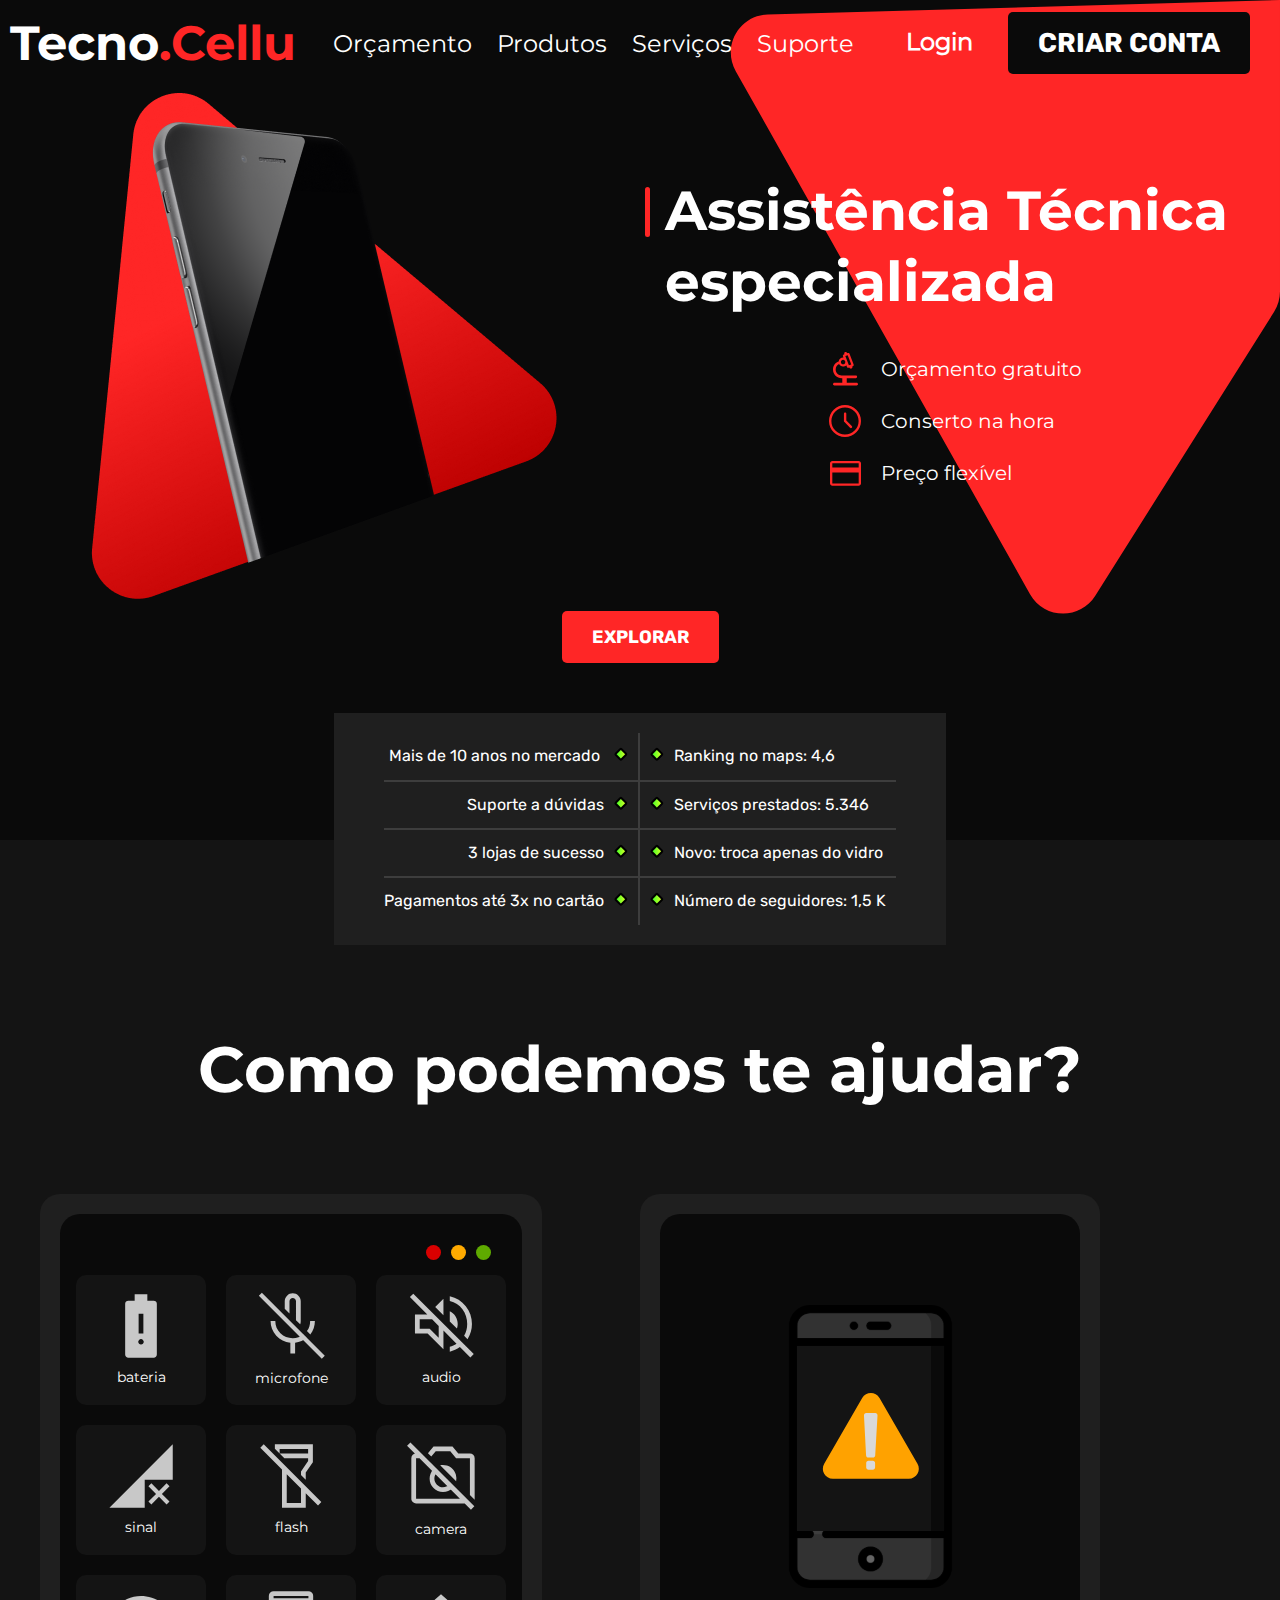
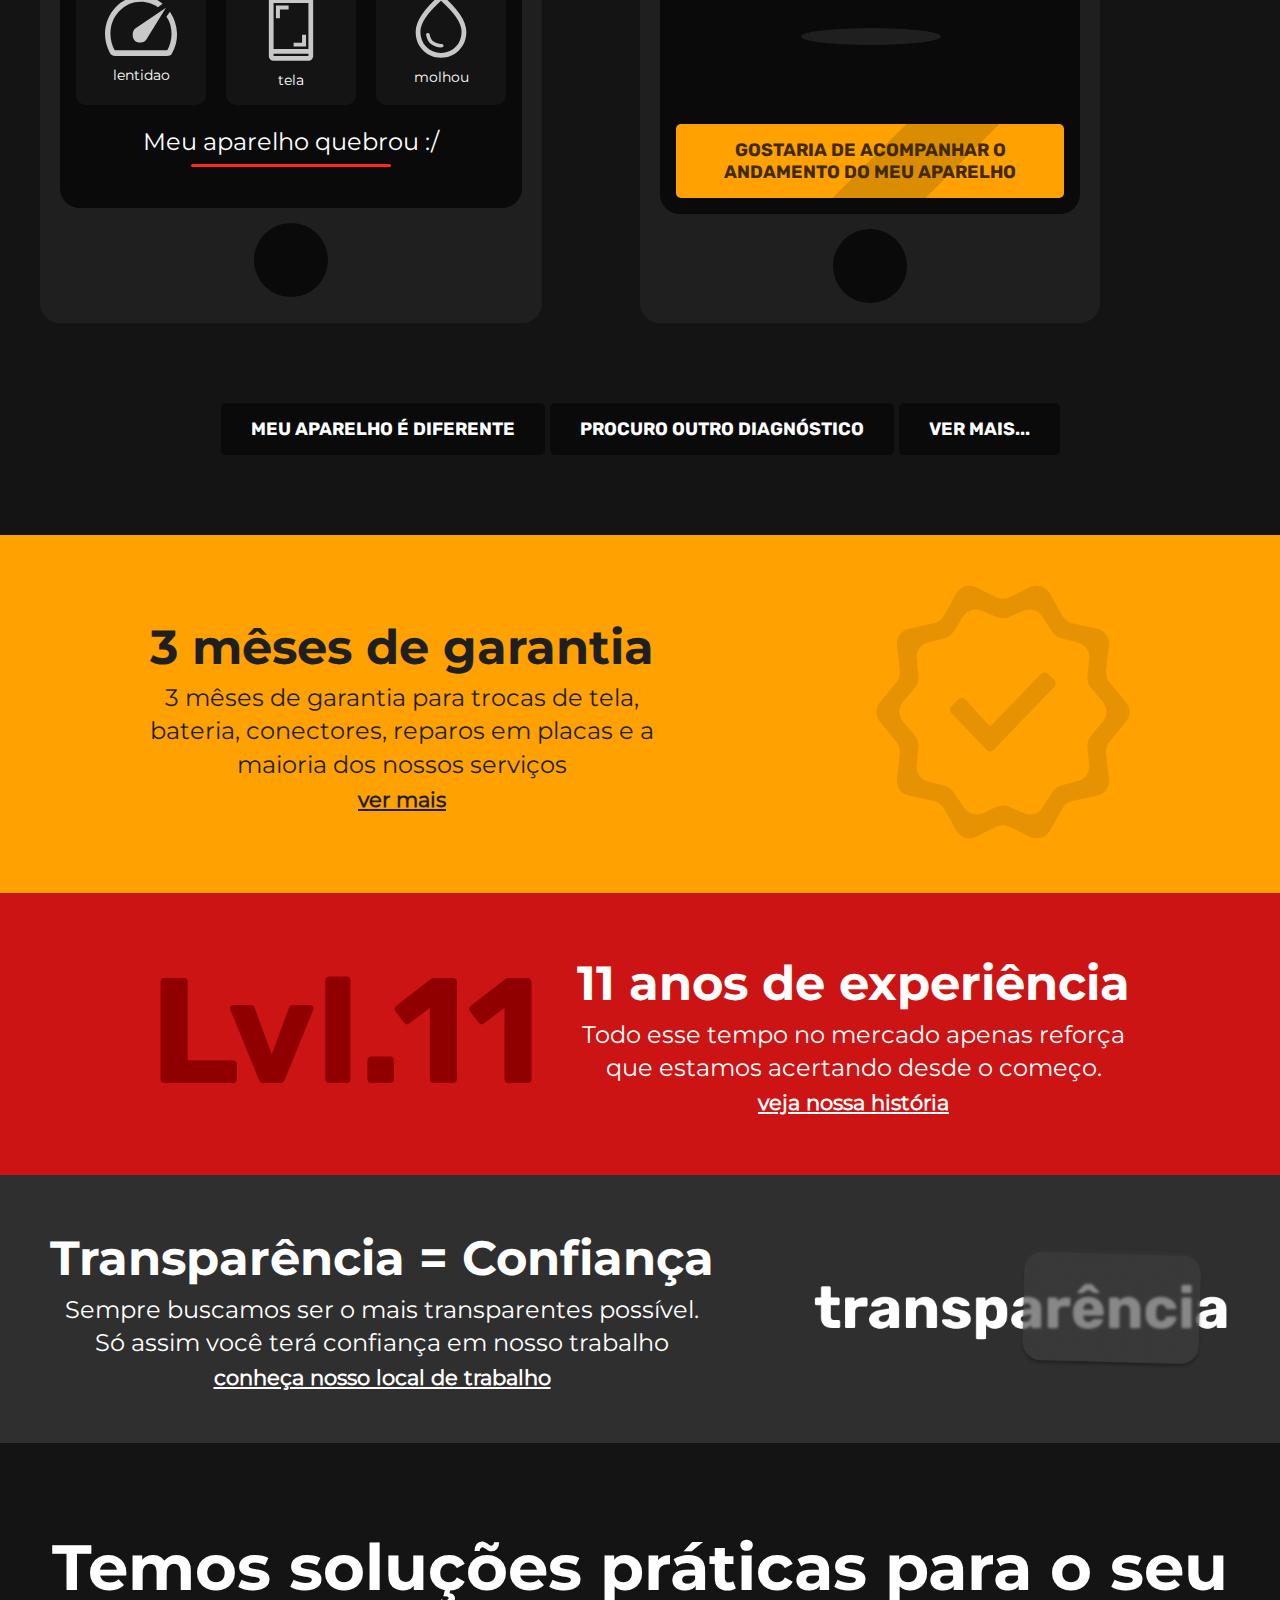
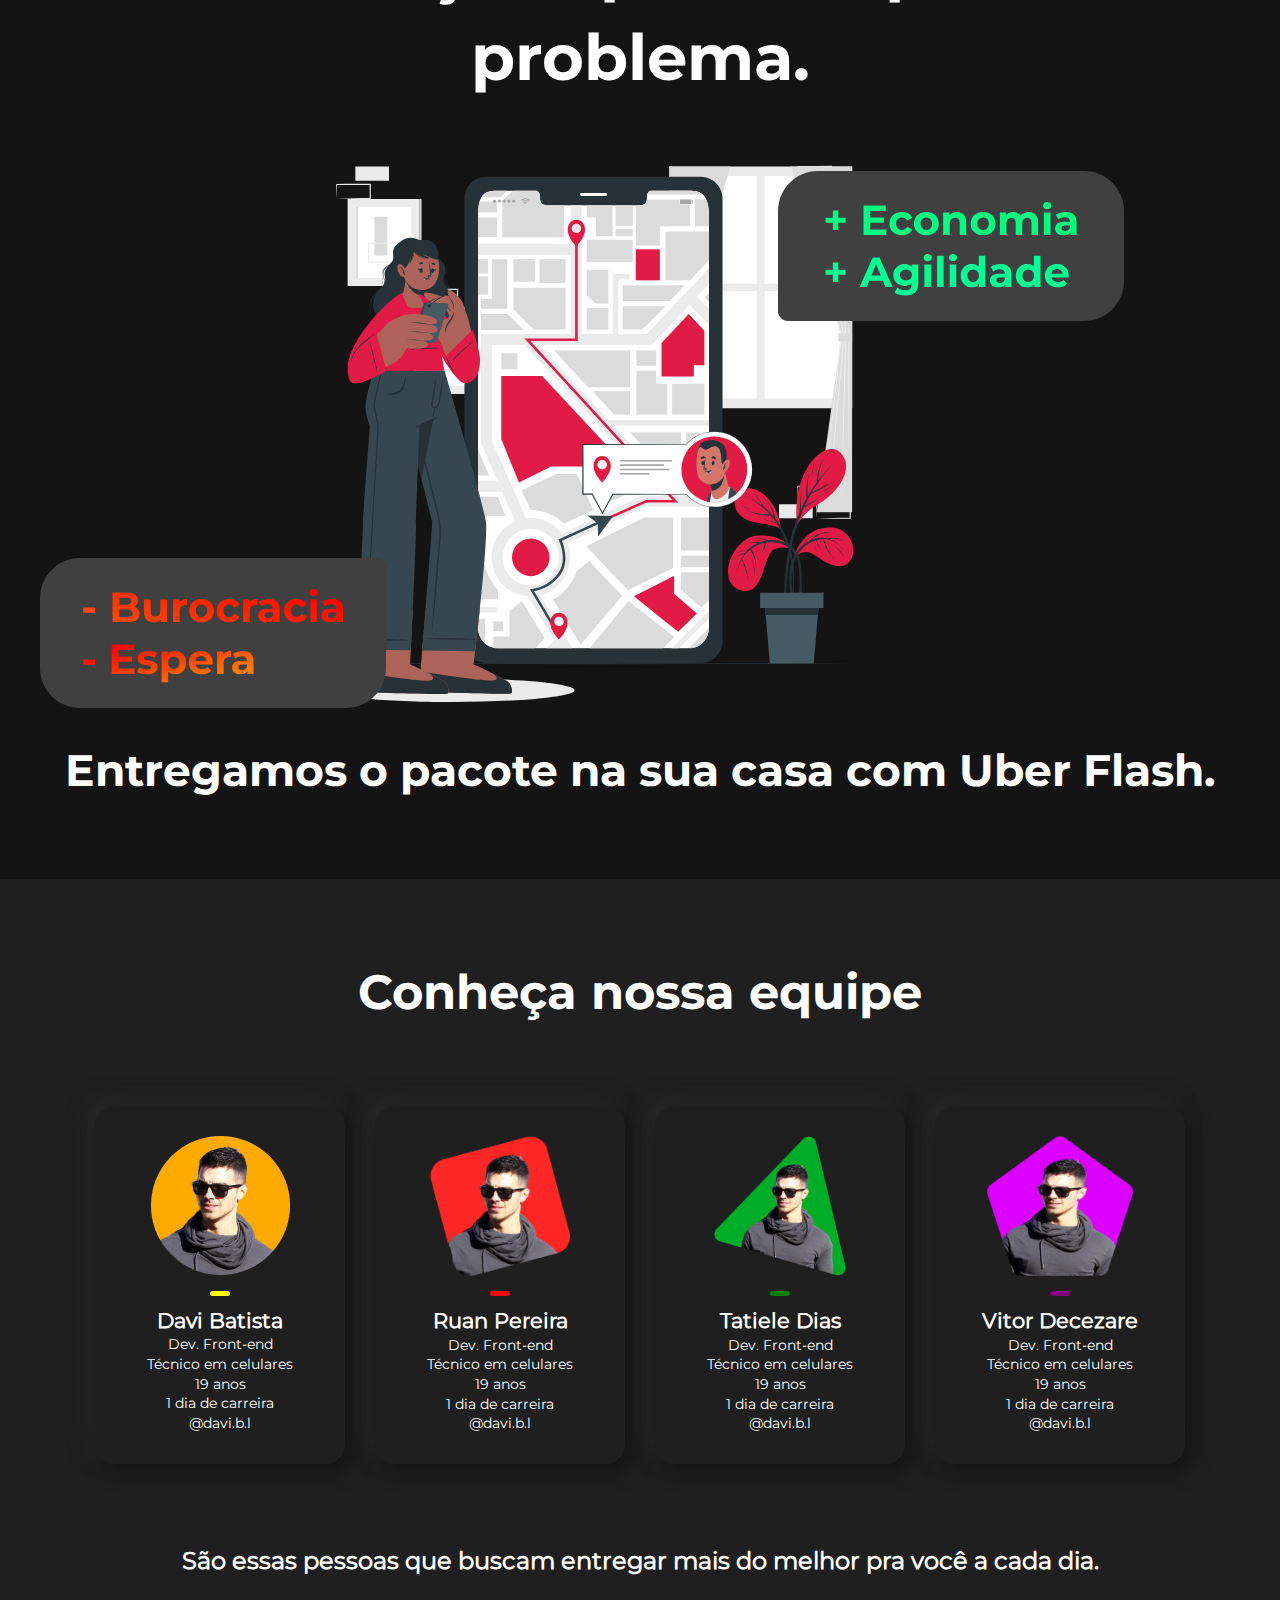
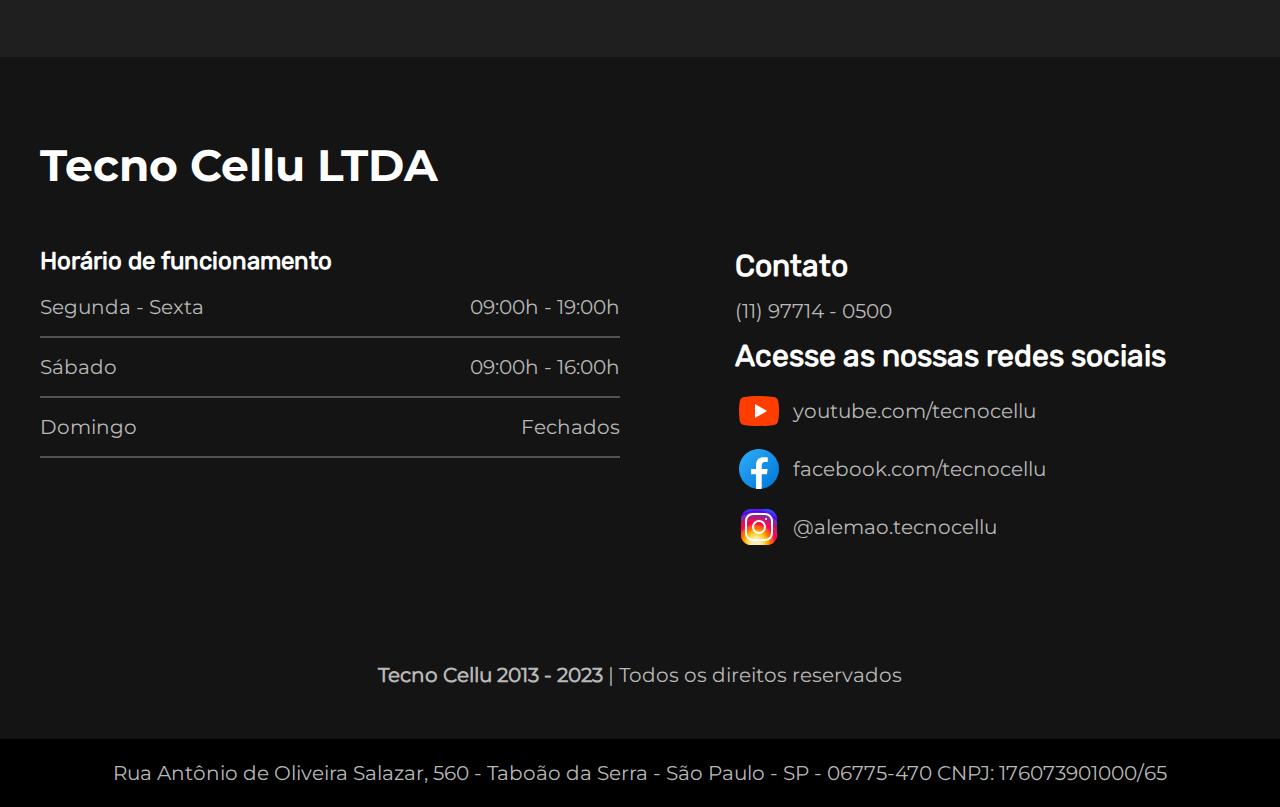
==== index.html @ a314dd7e "resposivo smartphone 50%" ====
<!DOCTYPE html>
<html lang="pt-br">
  <head>
    <meta charset="UTF-8" />
    <meta http-equiv="X-UA-Compatible" content="IE=edge" />
    <meta name="viewport" content="width=device-width, initial-scale=1.0" />
    <link rel="stylesheet" href="assets/css/style.css" />
    <title>Assistência Técnica Tecno Cellu - Home</title>
  </head>
  <body>
    <header id="header">
      <input type="checkbox" id="menu-hamburger-gatilho" name="" id="" />
      <img
        id="triangulo-direito"
        src="assets/imagens/triangulo-direito.svg"
        alt=""
      />
      <nav id="header-nav">
        <a id="logo" class="font font-1-xl" href="">Tecno<span>.Cellu</span></a>
        <ul id="menu-principal" class="font font-1-m">
          <li><a href="">Orçamento</a></li>
          <li><a href="">Produtos</a></li>
          <li><a href="">Serviços</a></li>
          <li><a href="">Suporte</a></li>
        </ul>
        <ul id="menu-login" class="font font-1-m">
          <li><a href="">Login</a></li>
          <li><a class="btn-genrico-cor-1" href="">Criar conta</a></li>
          <li>
            <label id="hamburger-btn" for="menu-hamburger-gatilho"
              ><span></span
            ></label>
          </li>
        </ul>
      </nav>
      <div id="grid-header" class="container-1200">
        <div id="img-capa">
          <img src="assets/imagens/imagem-decorativa.png" alt="" />
        </div>
        <div id="textos" class="font-1-s">
          <h1 class="font-1-lm">Assistência Técnica especializada</h1>
          <div>
            <p>
              <img src="assets/imagens/icones/microscopio.svg" alt="" />
              Orçamento gratuito
            </p>
            <p>
              <img src="assets/imagens/icones/relogio.svg" alt="" /> Conserto na
              hora
            </p>
            <p>
              <img src="assets/imagens/icones/cartao.svg" alt="" /> Preço
              flexível
            </p>
          </div>
        </div>
      </div>

      <a class="btn-genrico-cor-primaria" href="">Explorar</a>

      <div id="painel">
        <ul class="font-2-xs">
          <li>
            Mais de 10 anos no mercado
            <img src="assets/imagens/icones/decoracao-painel.svg" alt="" />
          </li>
          <li>
            <img
              src="assets/imagens/icones/decoracao-painel.svg"
              alt=""
            />Ranking no maps: 4,6
          </li>
          <li>
            Suporte a dúvidas<img
              src="assets/imagens/icones/decoracao-painel.svg"
              alt=""
            />
          </li>
          <li>
            <img
              src="assets/imagens/icones/decoracao-painel.svg"
              alt=""
            />Serviços prestados: 5.346
          </li>
          <li>
            3 lojas de sucesso<img
              src="assets/imagens/icones/decoracao-painel.svg"
              alt=""
            />
          </li>
          <li>
            <img src="assets/imagens/icones/decoracao-painel.svg" alt="" />Novo:
            troca apenas do vidro
          </li>
          <li>
            Pagamentos até 3x no cartão<img
              src="assets/imagens/icones/decoracao-painel.svg"
              alt=""
            />
          </li>
          <li>
            <img
              src="assets/imagens/icones/decoracao-painel.svg"
              alt=""
            />Número de seguidores: 1,5 K
          </li>
        </ul>
      </div>
    </header>

    <main id="orcamento">
      <div class="container-1200">
        <h2 class="font-1-xxl center">Como podemos te ajudar?</h2>
        <div id="grid-orcamento">
          <div id="sintomas">
            <div class="canvas-bg">
              <img
                id="decoração-bolinhas"
                src="assets/imagens/icones/decoração-bolinhas.svg"
                alt=""
              />
              <ul id="grid-sintomas">
                <a href="">
                  <li>
                    <img src="assets/imagens/icones/bateria.svg" alt="" />
                    <p class="font-1-xxs">bateria</p>
                  </li>
                </a>
                <a href="">
                  <li>
                    <img src="assets/imagens/icones/microfone.svg" alt="" />
                    <p class="font-1-xxs">microfone</p>
                  </li>
                </a>
                <a href="">
                  <li>
                    <img src="assets/imagens/icones/audio.svg" alt="" />
                    <p class="font-1-xxs">audio</p>
                  </li>
                </a>
                <a href="">
                  <li>
                    <img src="assets/imagens/icones/sinal.svg" alt="" />
                    <p class="font-1-xxs">sinal</p>
                  </li>
                </a>
                <a href="">
                  <li>
                    <img src="assets/imagens/icones/flash.svg" alt="" />
                    <p class="font-1-xxs">flash</p>
                  </li>
                </a>
                <a href="">
                  <li>
                    <img src="assets/imagens/icones/camera.svg" alt="" />
                    <p class="font-1-xxs">camera</p>
                  </li>
                </a>
                <a href="">
                  <li>
                    <img src="assets/imagens/icones/lentidao.svg" alt="" />
                    <p class="font-1-xxs">lentidao</p>
                  </li>
                </a>
                <a href="">
                  <li>
                    <img src="assets/imagens/icones/tela.svg" alt="" />
                    <p class="font-1-xxs">tela</p>
                  </li>
                </a>
                <a href="">
                  <li>
                    <img src="assets/imagens/icones/molhou.svg" alt="" />
                    <p class="font-1-xxs">molhou</p>
                  </li>
                </a>
              </ul>
              <p class="font-1-m center">Meu aparelho quebrou :/</p>
            </div>
            <span></span>
          </div>
          <div id="andamento">
            <div class="canvas-bg">
              <div id="container-img-andamento">
                <img src="assets/imagens/acompanhamento.svg" alt="" srcset="" />
              </div>
              <a class="btn-genrico-cor-enfase">
                Gostaria de acompanhar o andamento do meu aparelho
              </a>
            </div>
            <span></span>
          </div>
        </div>
        <div id="flex-btns">
          <a class="btn-click-cor-1" href="">Meu aparelho é diferente</a>
          <a class="btn-click-cor-1" href="">Procuro outro diagnóstico</a>
          <a class="btn-click-cor-1" href="">Ver mais...</a>
        </div>
      </div>
    </main>

    <article id="garantia" class="branding">
      <div class="container-1200">
        <div class="grid">
          <div class="direito branding-img">
            <img src="assets/imagens/img-garantia.svg" alt="" srcset="" />
          </div>
          <div class="font-1-m esquerdo textos">
            <h4 class="font-1-l">3 mêses de garantia</h4>
            <p>
              3 mêses de garantia para trocas de tela, bateria, conectores,
              reparos em placas e a maioria dos nossos serviços
            </p>
            <a class="link" href="">ver mais</a>
          </div>
        </div>
      </div>
    </article>
    <article id="experiencia" class="branding">
      <div class="container-1200">
        <div class="grid">
          <div class="esquerdo branding-img">
            <img src="assets/imagens/img-experiencia.svg" alt="" srcset="" />
          </div>
          <div class="font-1-m direito textos">
            <h4 class="font-1-l">11 anos de experiência</h4>
            <p>
              Todo esse tempo no mercado apenas reforça que estamos acertando
              desde o começo.
            </p>
            <a class="link" href="">veja nossa história</a>
          </div>
        </div>
      </div>
    </article>
    <article id="confianca" class="branding">
      <div class="container-1200">
        <div class="grid">
          <div class="direito  branding-img">
            <img src="assets/imagens/img-confianca.png" alt="" srcset="" />
          </div>
          <div class="font-1-m esquerdo textos">
            <h4 class="font-1-l">Transparência = Confiança</h4>
            <p>
              Sempre buscamos ser o mais transparentes possível. Só assim você
              terá confiança em nosso trabalho
            </p>
            <a class="link" href="">conheça nosso local de trabalho</a>
          </div>
        </div>
      </div>
    </article>
    <article id="uber-flash">
      <div class="container-1200">
        <h3 class="font-1-xxl center">
          Temos soluções práticas para o seu problema.
        </h3>
        <div>
          <img src="assets/imagens/uber-flash.svg" alt="" />
        </div>
        <p class="font-1-lm center">
          Entregamos o pacote na sua casa com Uber Flash.
        </p>
      </div>
    </article>
    <section id="equipe">
      <div class="container-1200">
        <h3 class="font-1-xl center">Conheça nossa equipe</h3>
        <div id="equipe-flexbox">
          <div class="font-1-xxs center">
            <div class="amarelo">
              <img src="assets/imagens/davi.png" alt="" />
            </div>
            <p class="font-1-m center bold">Davi Batista</p>
            <p>Dev. Front-end</p>
            <p>Técnico em celulares</p>
            <p>19 anos</p>
            <p>1 dia de carreira</p>
            <p>@davi.b.l</p>
          </div>

          <div class="font-1-xxs center">
            <div class="vermelho">
              <img src="assets/imagens/ruan.png" alt="" />
            </div>
            <p class="font-1-m center bold">Ruan Pereira</p>
            <p>Dev. Front-end</p>
            <p>Técnico em celulares</p>
            <p>19 anos</p>
            <p>1 dia de carreira</p>
            <p>@davi.b.l</p>
          </div>

          <div class="font-1-xxs center">
            <div class="verde">
              <img src="assets/imagens/tatiele.png" alt="" />
            </div>
            <p class="font-1-m center bold">Tatiele Dias</p>
            <p>Dev. Front-end</p>
            <p>Técnico em celulares</p>
            <p>19 anos</p>
            <p>1 dia de carreira</p>
            <p>@davi.b.l</p>
          </div>

          <div class="font-1-xxs center">
            <div class="roxo">
              <img src="assets/imagens/vitor.png" alt="" />
            </div>
            <p class="font-1-m center bold">Vitor Decezare</p>
            <p>Dev. Front-end</p>
            <p>Técnico em celulares</p>
            <p>19 anos</p>
            <p>1 dia de carreira</p>
            <p>@davi.b.l</p>
          </div>
        </div>
        <p class="font-1-m center bold">
          São essas pessoas que buscam entregar mais do melhor pra você a cada
          dia.
        </p>
      </div>
    </section>
    <footer id="footer">
      <div class="container-1200">
        <h3 class="font-1-lm left">Tecno Cellu LTDA</h3>
        <div id="grid-footer">
          <div id="horario-de-funcionamento-grid">
            <h5 class="font-2-m bold left">Horário de funcionamento</h5>

            <div id="cronograma-grid" class="font-1-s">
              <div>
                <p>Segunda - Sexta</p>
                <p>09:00h - 19:00h</p>
              </div>
              <div>
                <p>Sábado</p>
                <p>09:00h - 16:00h</p>
              </div>
              <div>
                <p>Domingo</p>
                <p>Fechados</p>
              </div>
            </div>
          </div>
          <div id="links" class="font-1-s">
            <h5 class="font-2-m bold">Contato</h5>
            <p>(11) 97714 - 0500</p>
            <h5 class="font-2-m bold">Acesse as nossas redes sociais</h5>
            <p>
              <img src="assets/imagens/icones/youtube.svg" alt="" />
              youtube.com/tecnocellu
            </p>
            <p>
              <img
                src="assets/imagens/icones/facebook.svg"
                alt=""
              />facebook.com/tecnocellu
            </p>
            <p>
              <img
                src="assets/imagens/icones/instagram.svg"
                alt=""
              />@alemao.tecnocellu
            </p>
          </div>
        </div>
        <p class="font-1-s center">
          <span class="bold"> Tecno Cellu 2013 - 2023 </span>| Todos os direitos
          reservados
        </p>
      </div>
      <p class="font-1-s center">
        Rua Antônio de Oliveira Salazar, 560 - Taboão da Serra - São Paulo - SP
        - 06775-470 CNPJ: 176073901000/65
      </p>
    </footer>
  </body>
</html>
---- assets/css/style.css ----
@import url(utilitarios/cores.css);
@import url(utilitarios/tipografia.css);
@import url(utilitarios/reset.css);
@import url(utilitarios/componentes.css);
@import url(utilitarios/responsivo.css);

@import url(partes/header.css);
@import url(partes/orcamento.css);
@import url(partes/brandindEUberFlash.css);
@import url(partes/nossaEquipe.css);
@import url(partes/footer.css)
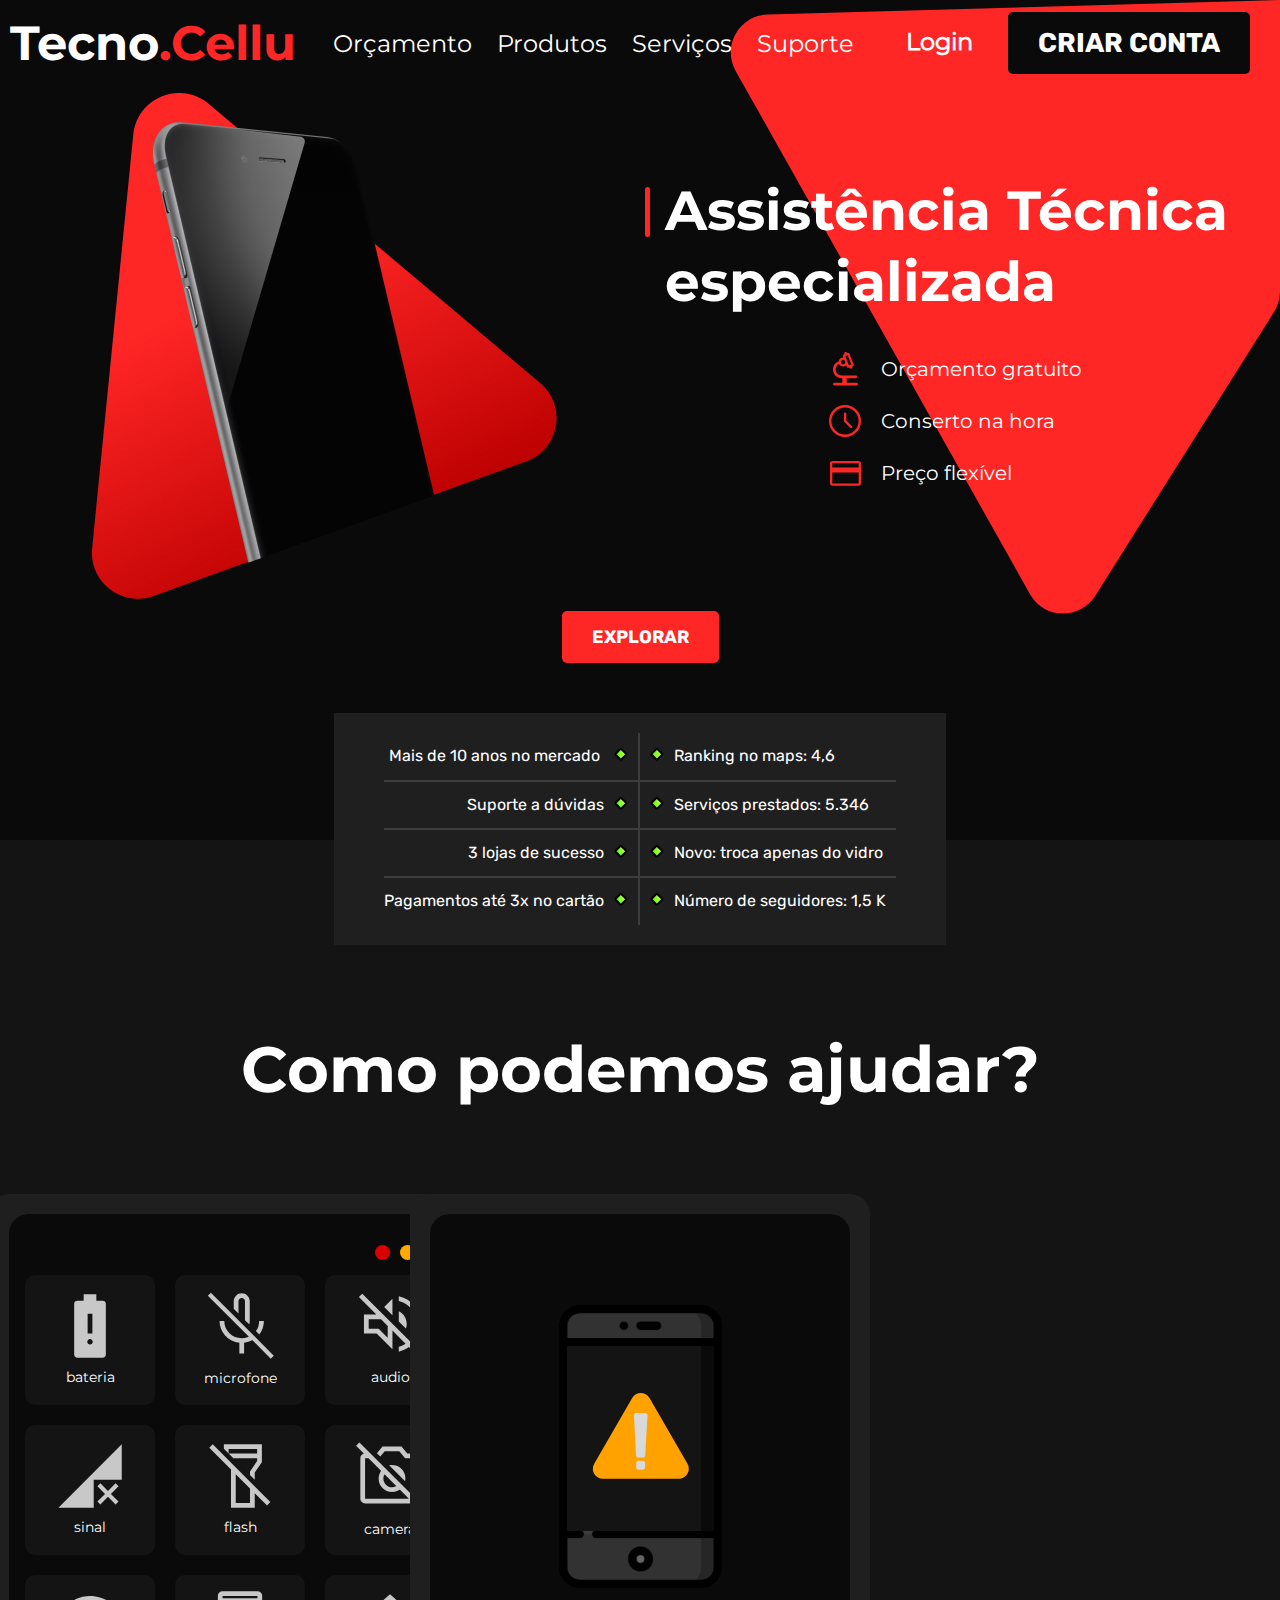
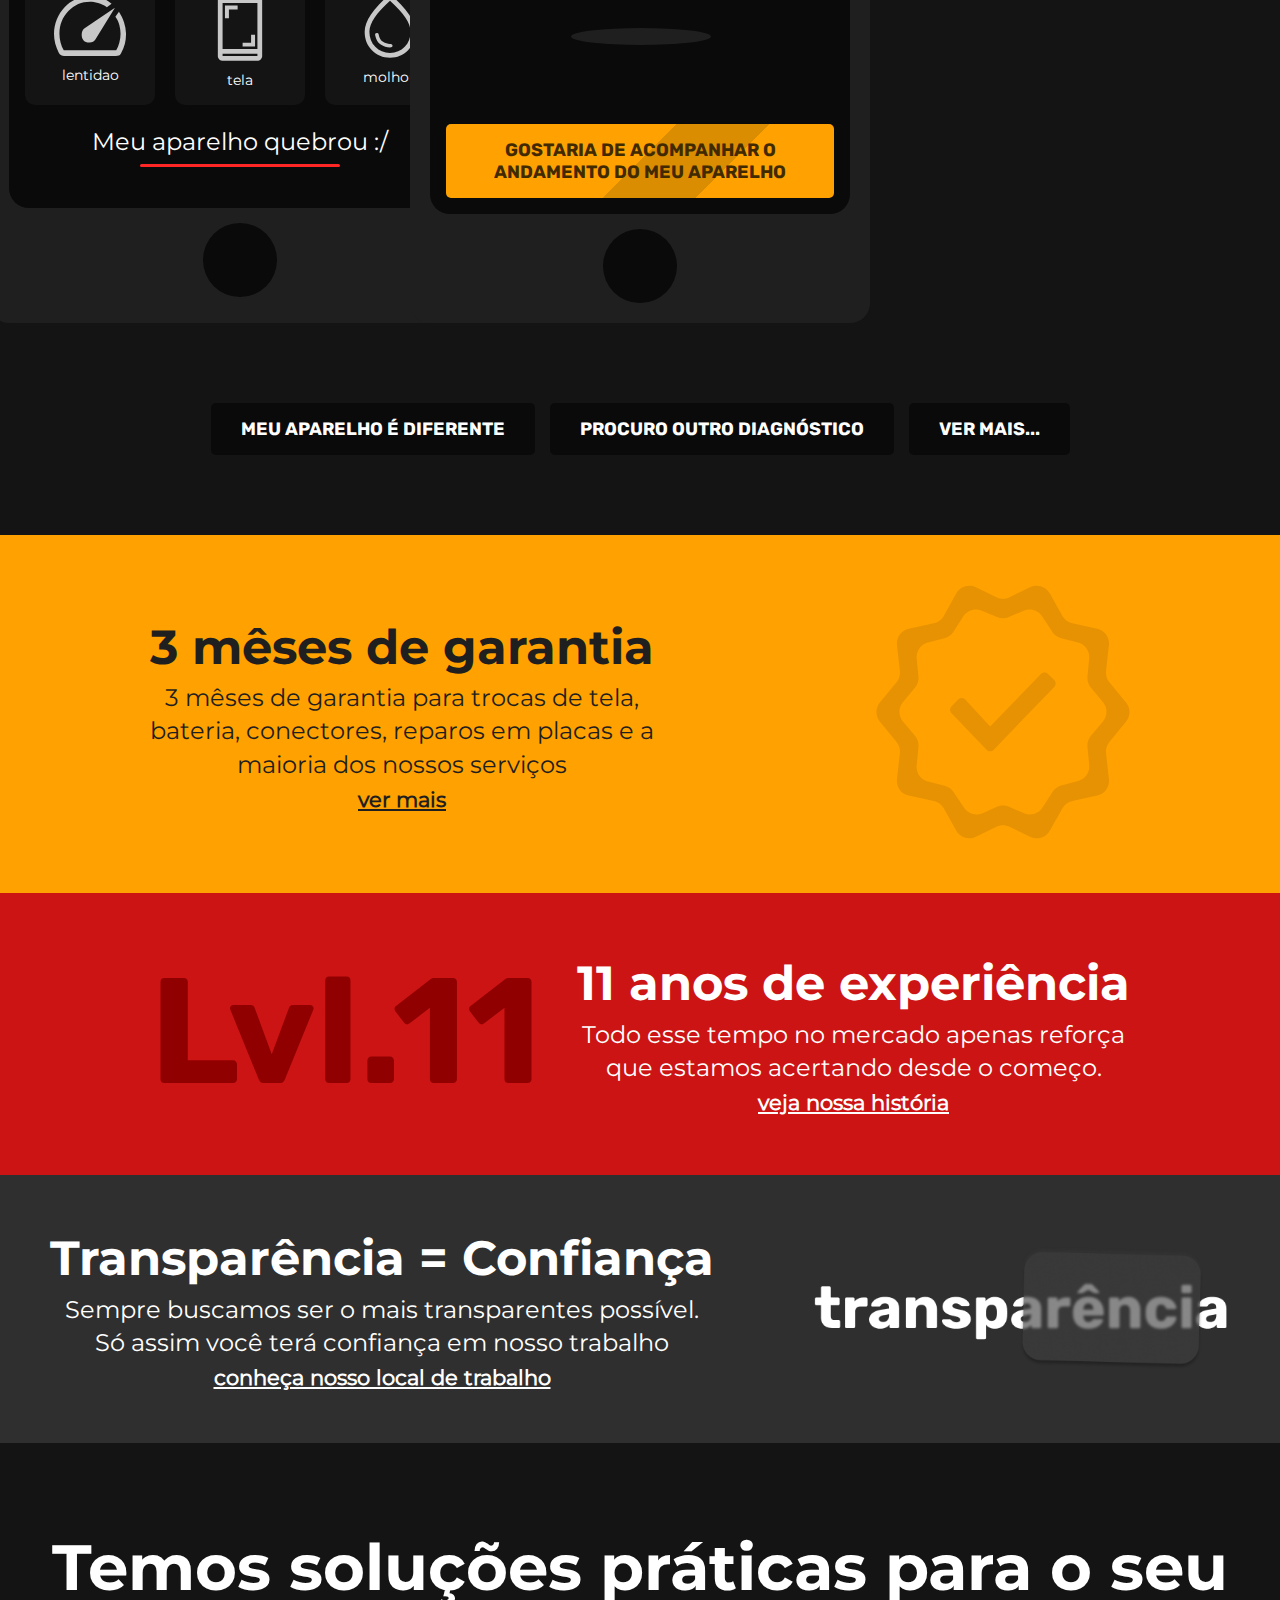
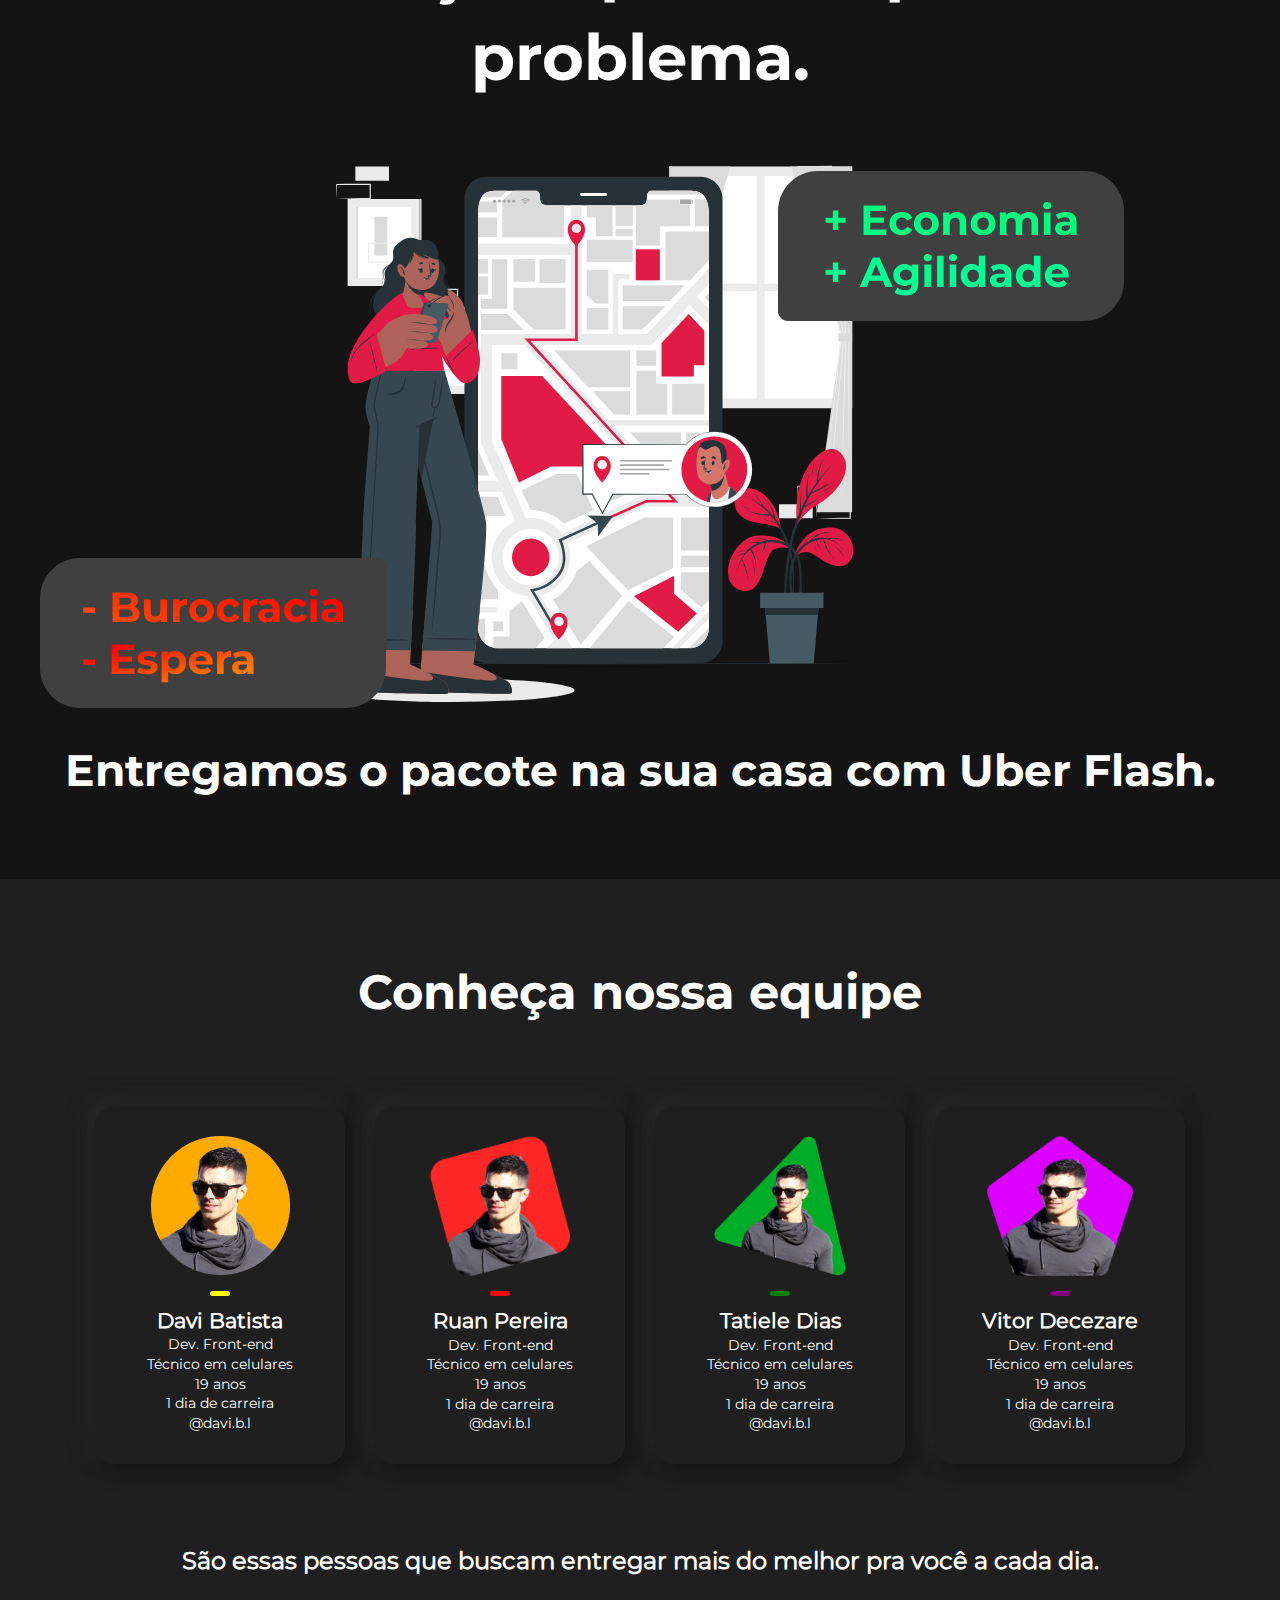
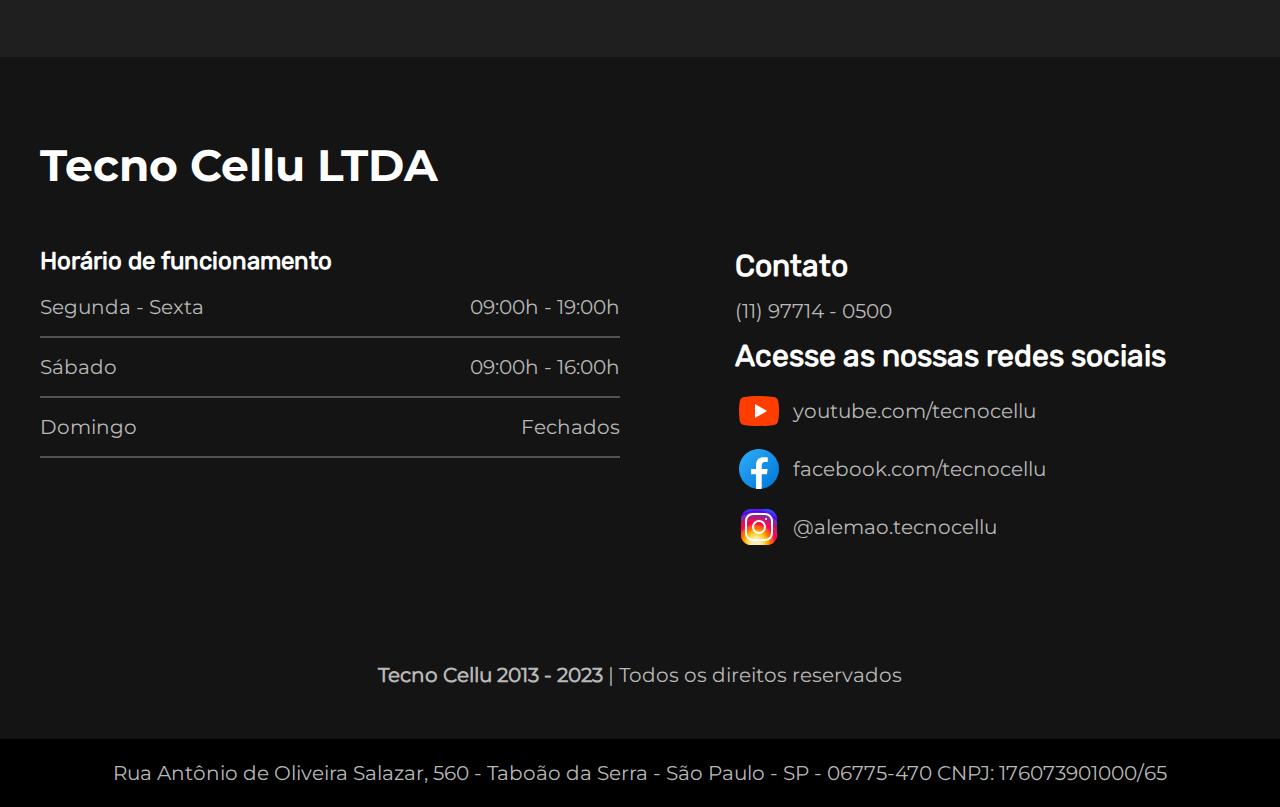
==== commit cb3a7e3c: "finalizando resposivo" ====
--- a/index.html
+++ b/index.html
@@ -110,7 +110,7 @@
 
     <main id="orcamento">
       <div class="container-1200">
-        <h2 class="font-1-xxl center">Como podemos te ajudar?</h2>
+        <h2 class="font-1-xxl center">Como podemos ajudar?</h2>
         <div id="grid-orcamento">
           <div id="sintomas">
             <div class="canvas-bg">
@@ -216,6 +216,7 @@
         </div>
       </div>
     </article>
+
     <article id="experiencia" class="branding">
       <div class="container-1200">
         <div class="grid">
@@ -233,6 +234,7 @@
         </div>
       </div>
     </article>
+
     <article id="confianca" class="branding">
       <div class="container-1200">
         <div class="grid">
@@ -250,6 +252,7 @@
         </div>
       </div>
     </article>
+
     <article id="uber-flash">
       <div class="container-1200">
         <h3 class="font-1-xxl center">
@@ -263,6 +266,7 @@
         </p>
       </div>
     </article>
+
     <section id="equipe">
       <div class="container-1200">
         <h3 class="font-1-xl center">Conheça nossa equipe</h3>
@@ -321,6 +325,7 @@
         </p>
       </div>
     </section>
+    
     <footer id="footer">
       <div class="container-1200">
         <h3 class="font-1-lm left">Tecno Cellu LTDA</h3>
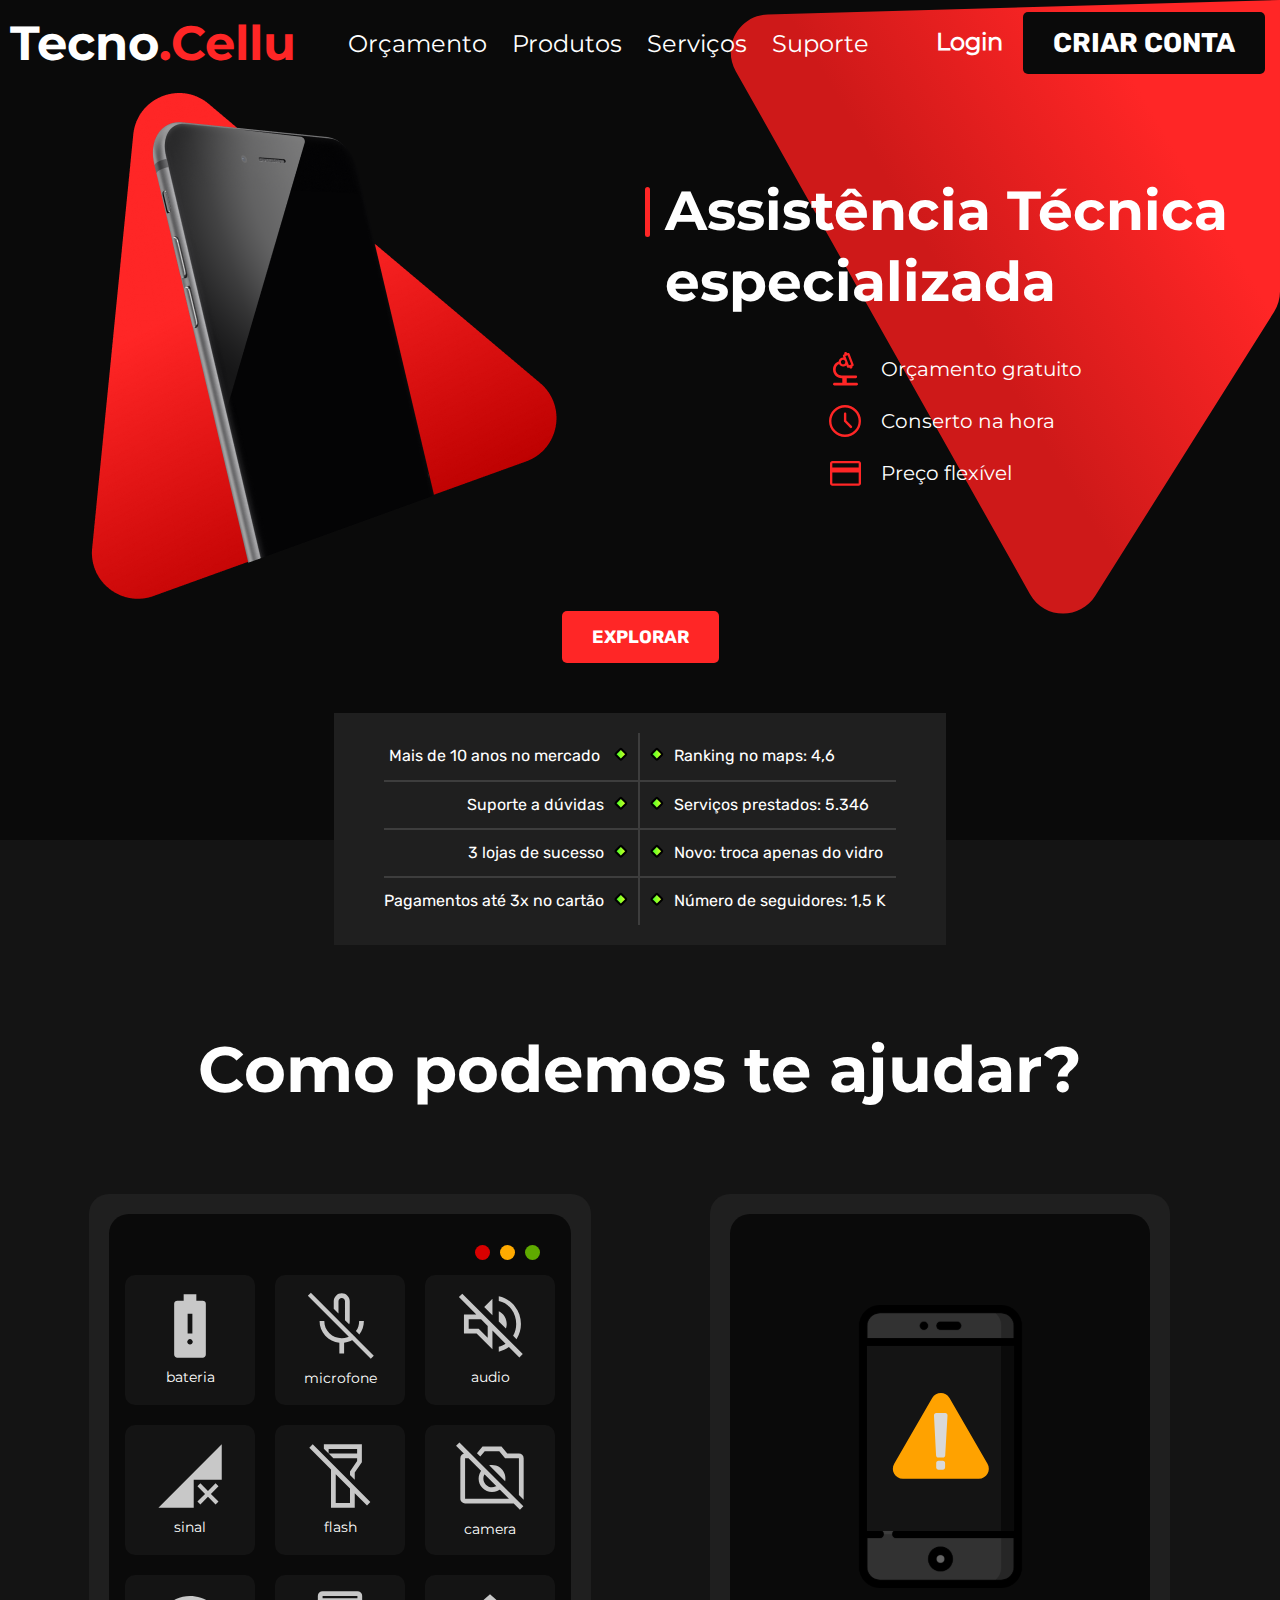
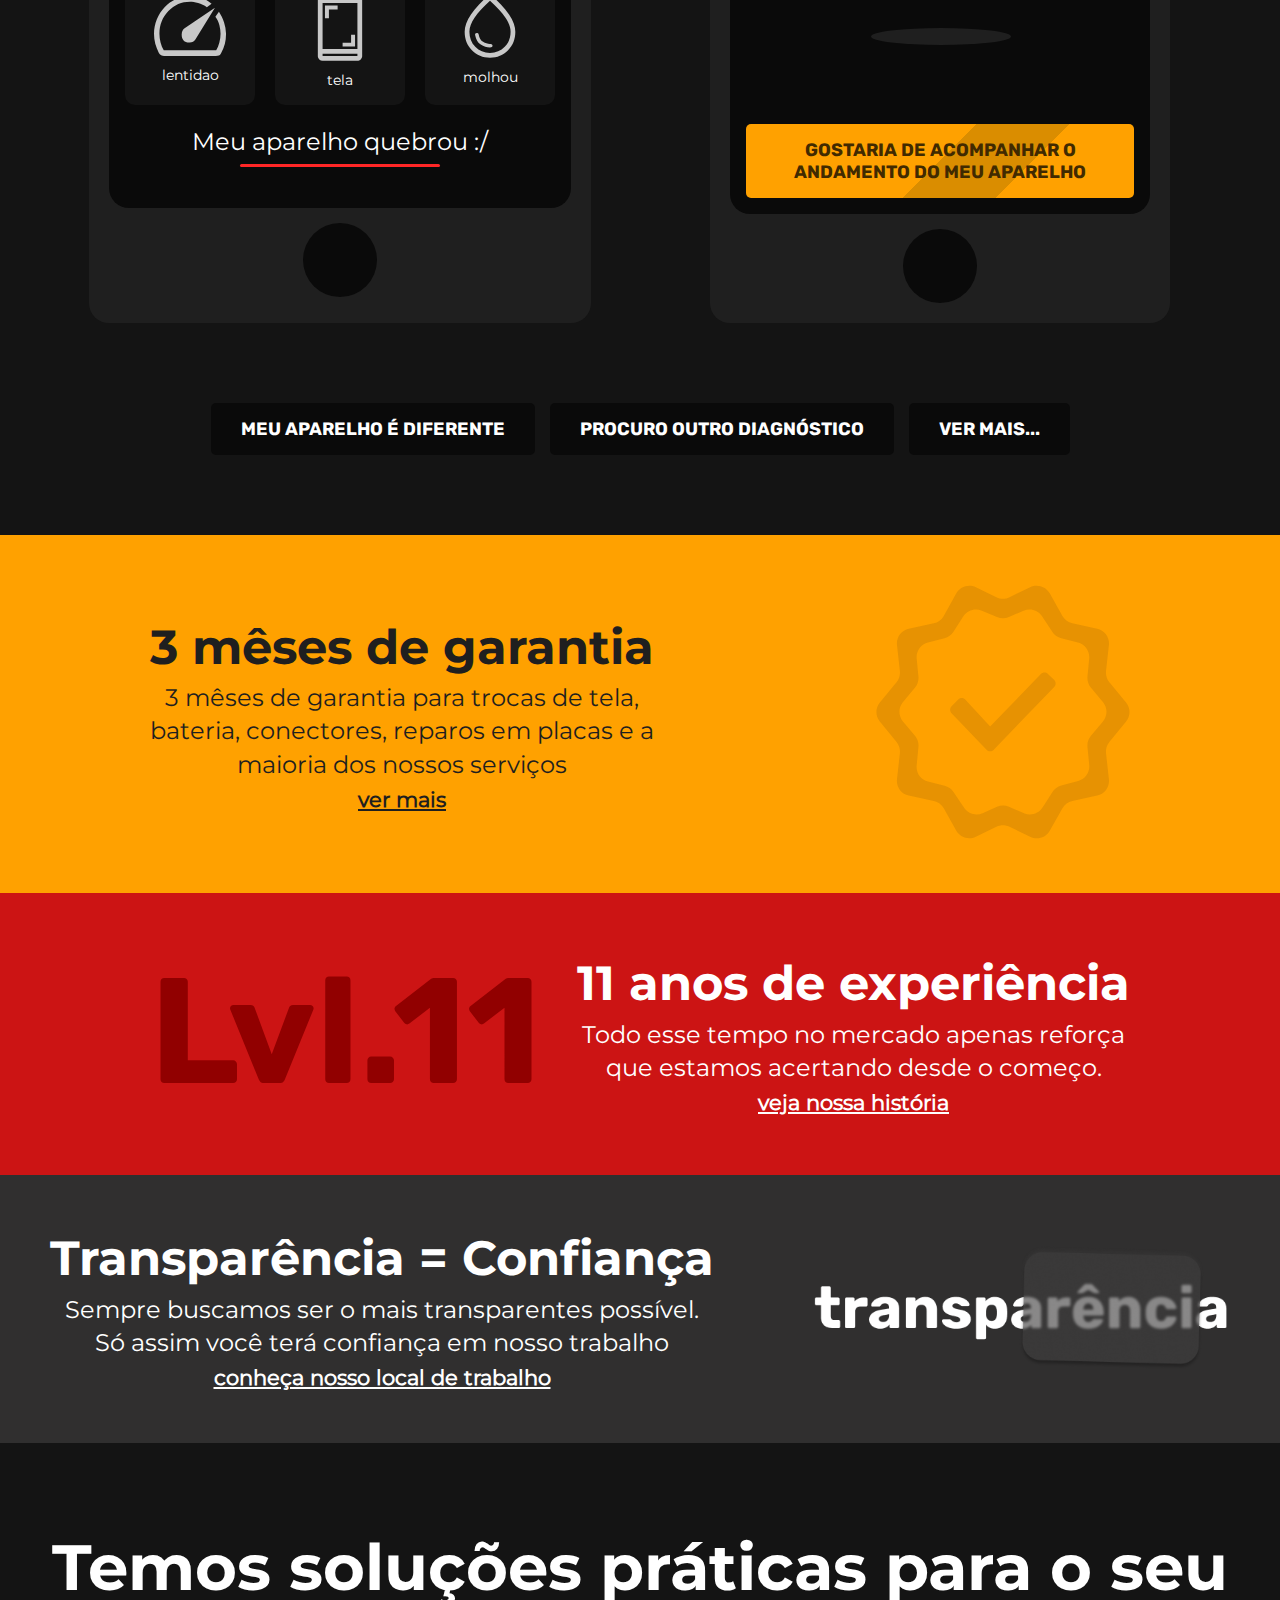
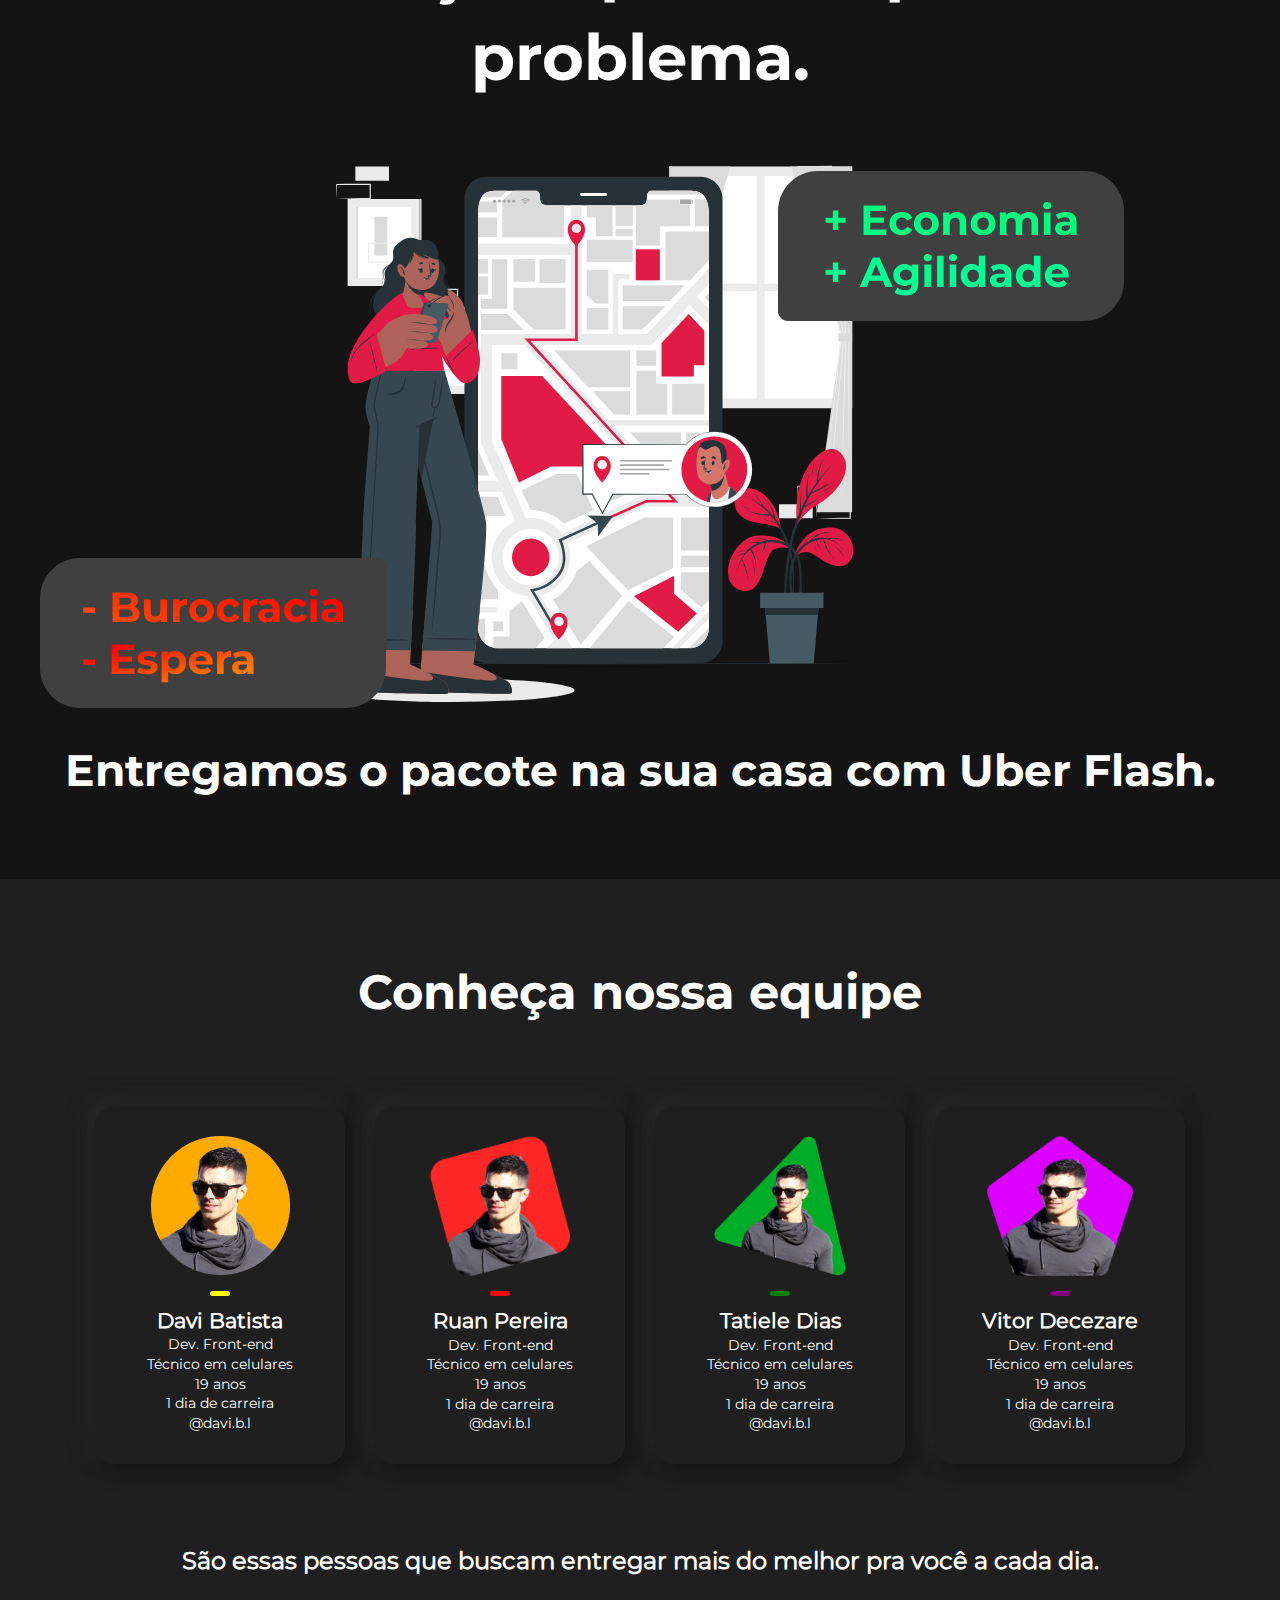
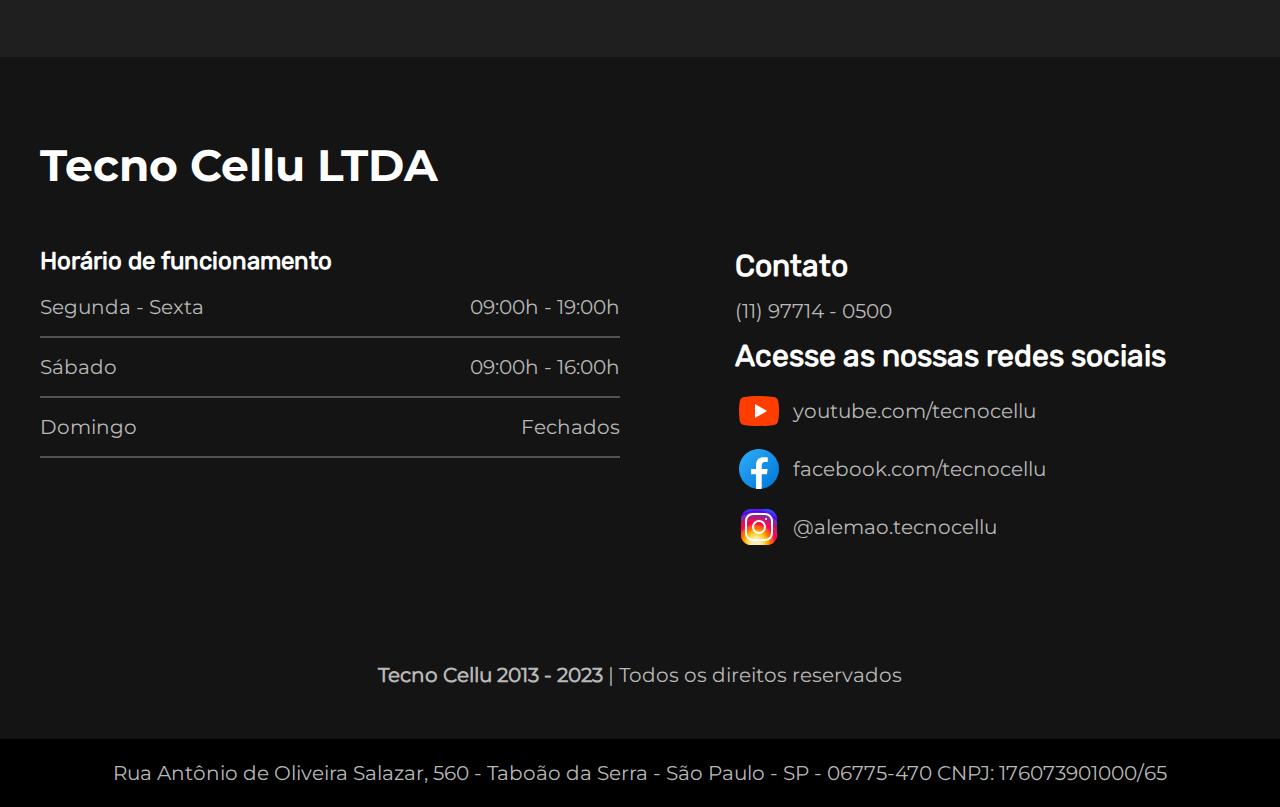
==== commit 1fbc674a: "refatoração de código" ====
--- a/index.html
+++ b/index.html
@@ -22,6 +22,8 @@
           <li><a href="">Produtos</a></li>
           <li><a href="">Serviços</a></li>
           <li><a href="">Suporte</a></li>
+          <li class="hidden-login"><a href="" class="hidden-login">Login</a></li>
+          <li class="hidden-login"><a href="" class="hidden-login">Criar conta</a></li>
         </ul>
         <ul id="menu-login" class="font font-1-m">
           <li><a href="">Login</a></li>
@@ -110,7 +112,7 @@
 
     <main id="orcamento">
       <div class="container-1200">
-        <h2 class="font-1-xxl center">Como podemos ajudar?</h2>
+        <h2 class="font-1-xxl center">Como podemos te ajudar?</h2>
         <div id="grid-orcamento">
           <div id="sintomas">
             <div class="canvas-bg">
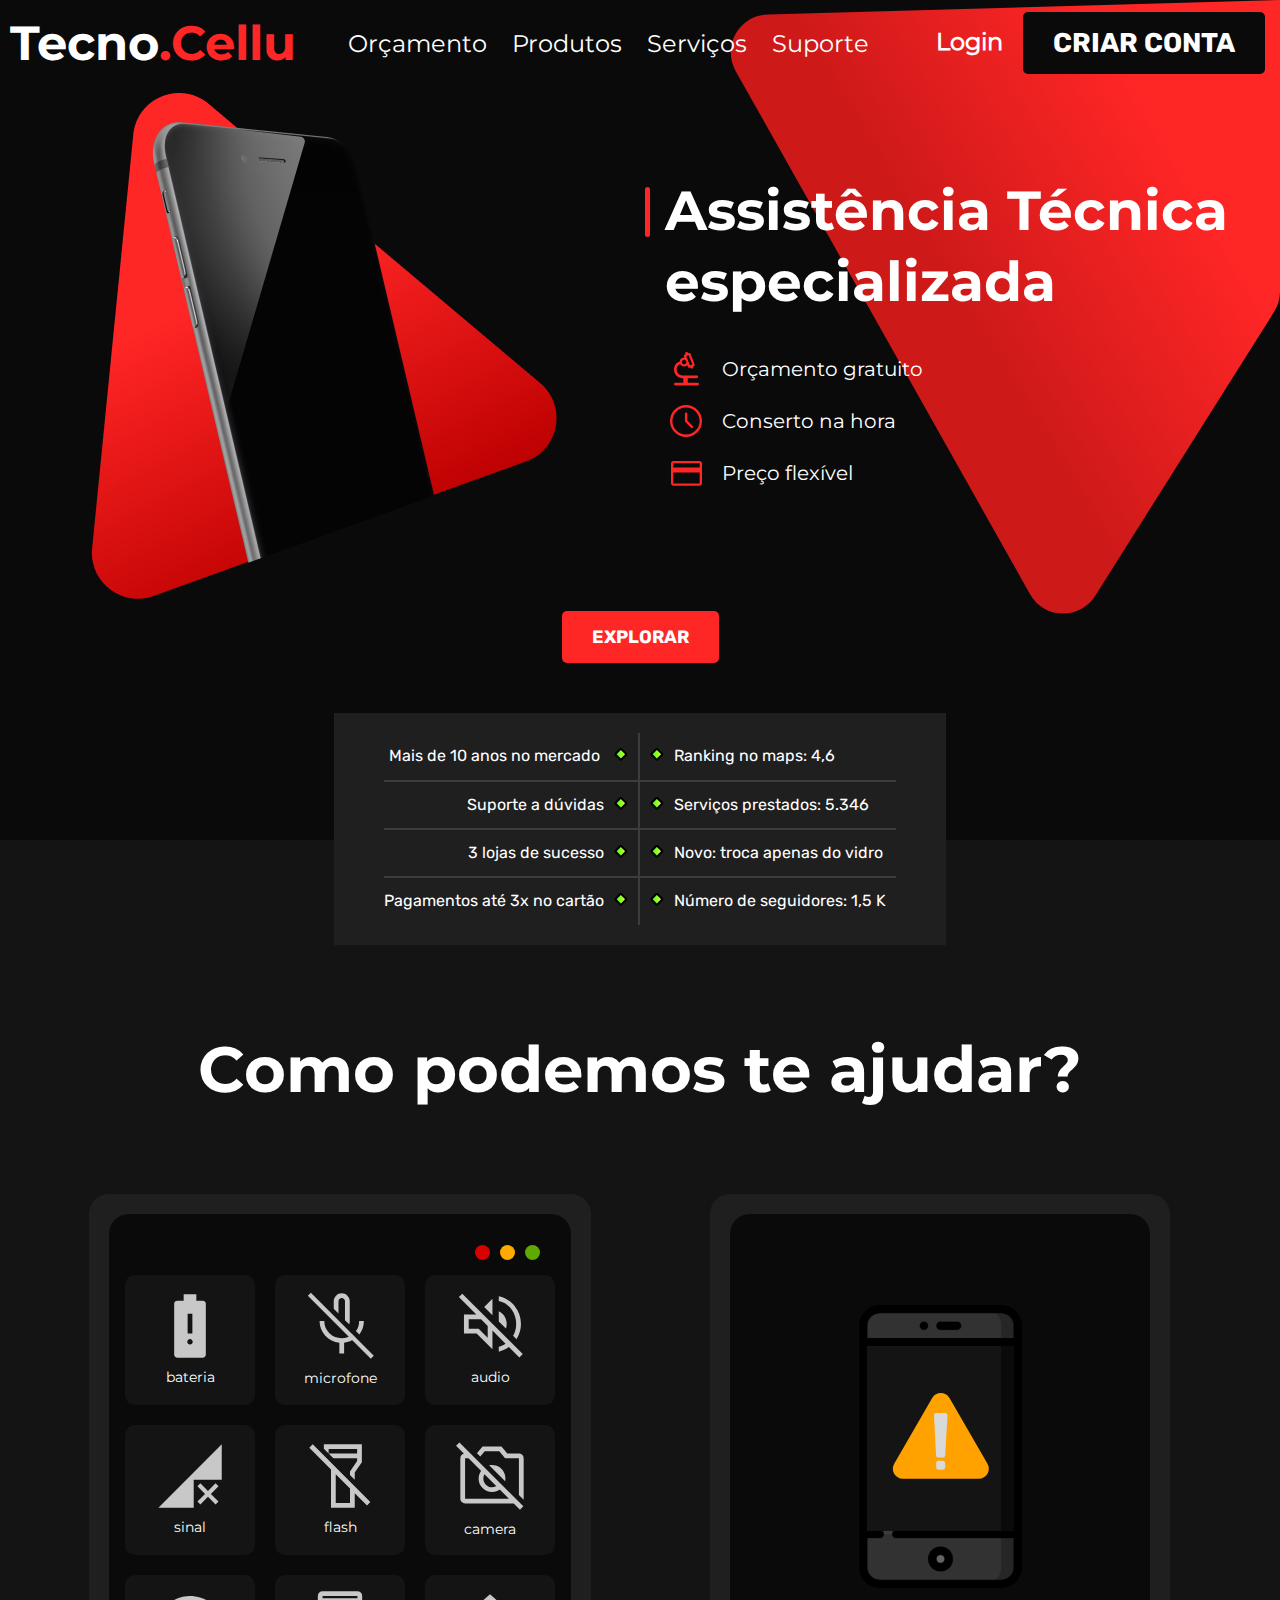
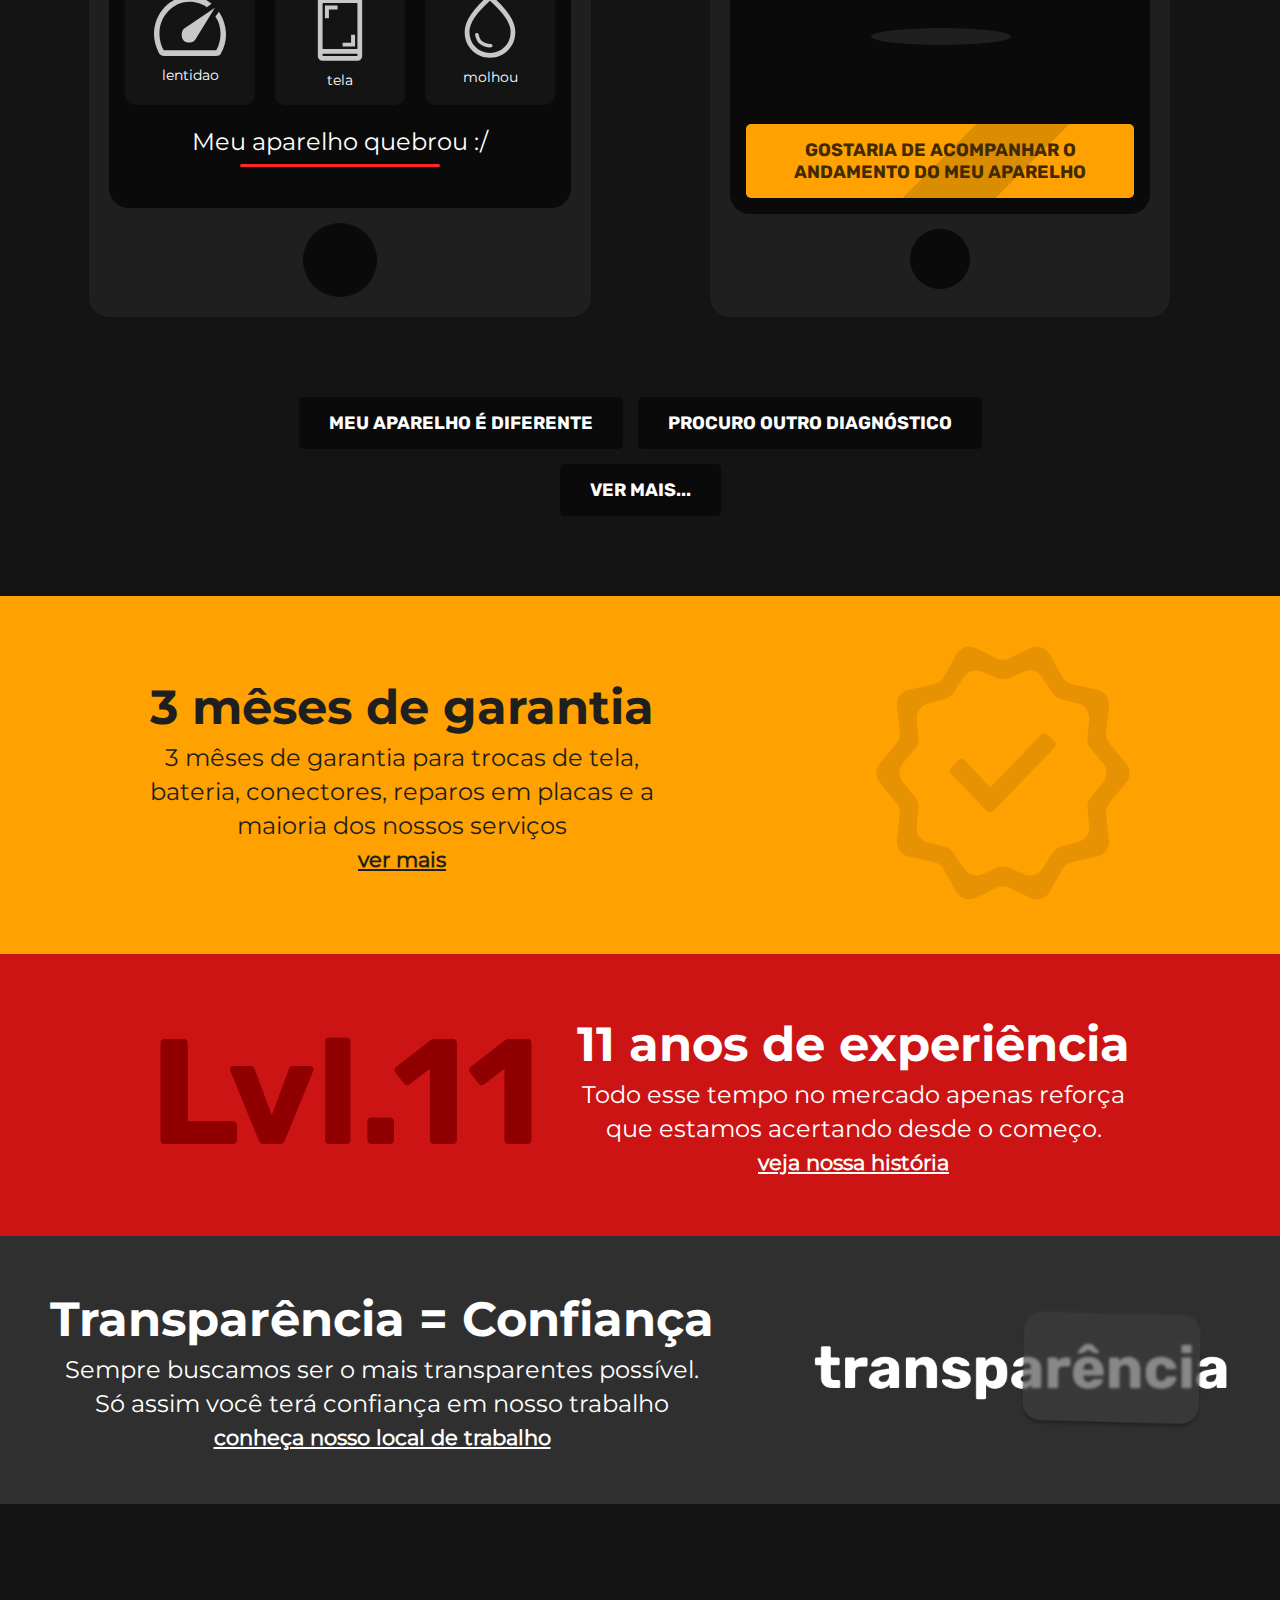
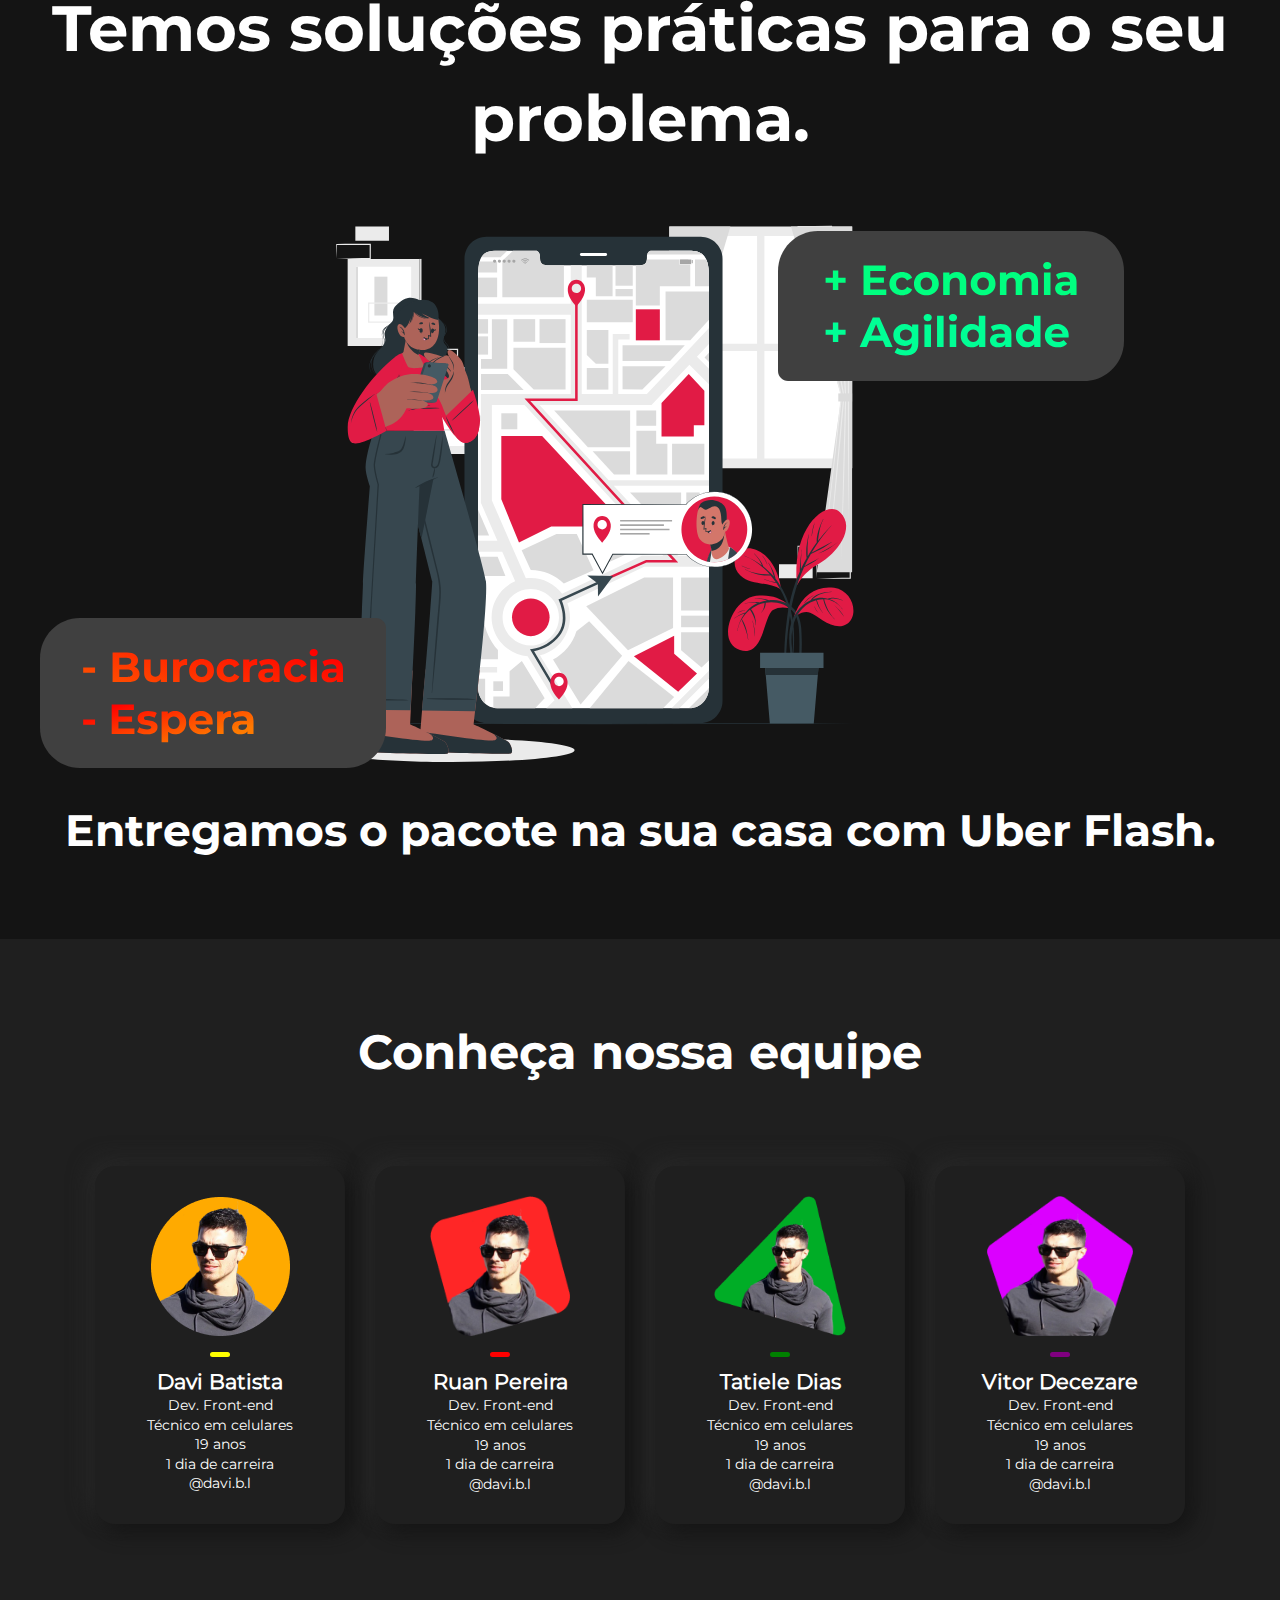
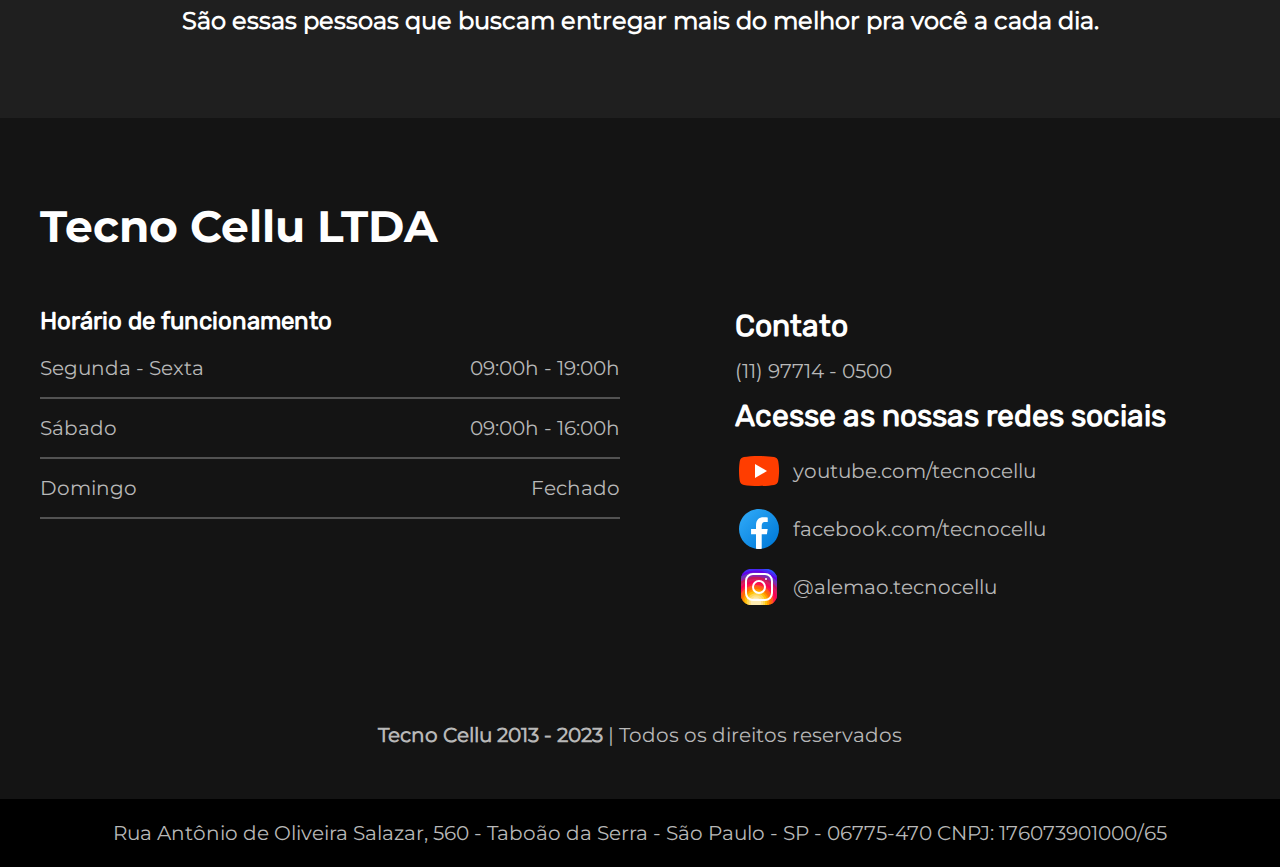
==== commit b799c948: "código funcionando" ====
--- a/index.html
+++ b/index.html
@@ -346,7 +346,7 @@
               </div>
               <div>
                 <p>Domingo</p>
-                <p>Fechados</p>
+                <p>Fechado</p>
               </div>
             </div>
           </div>
